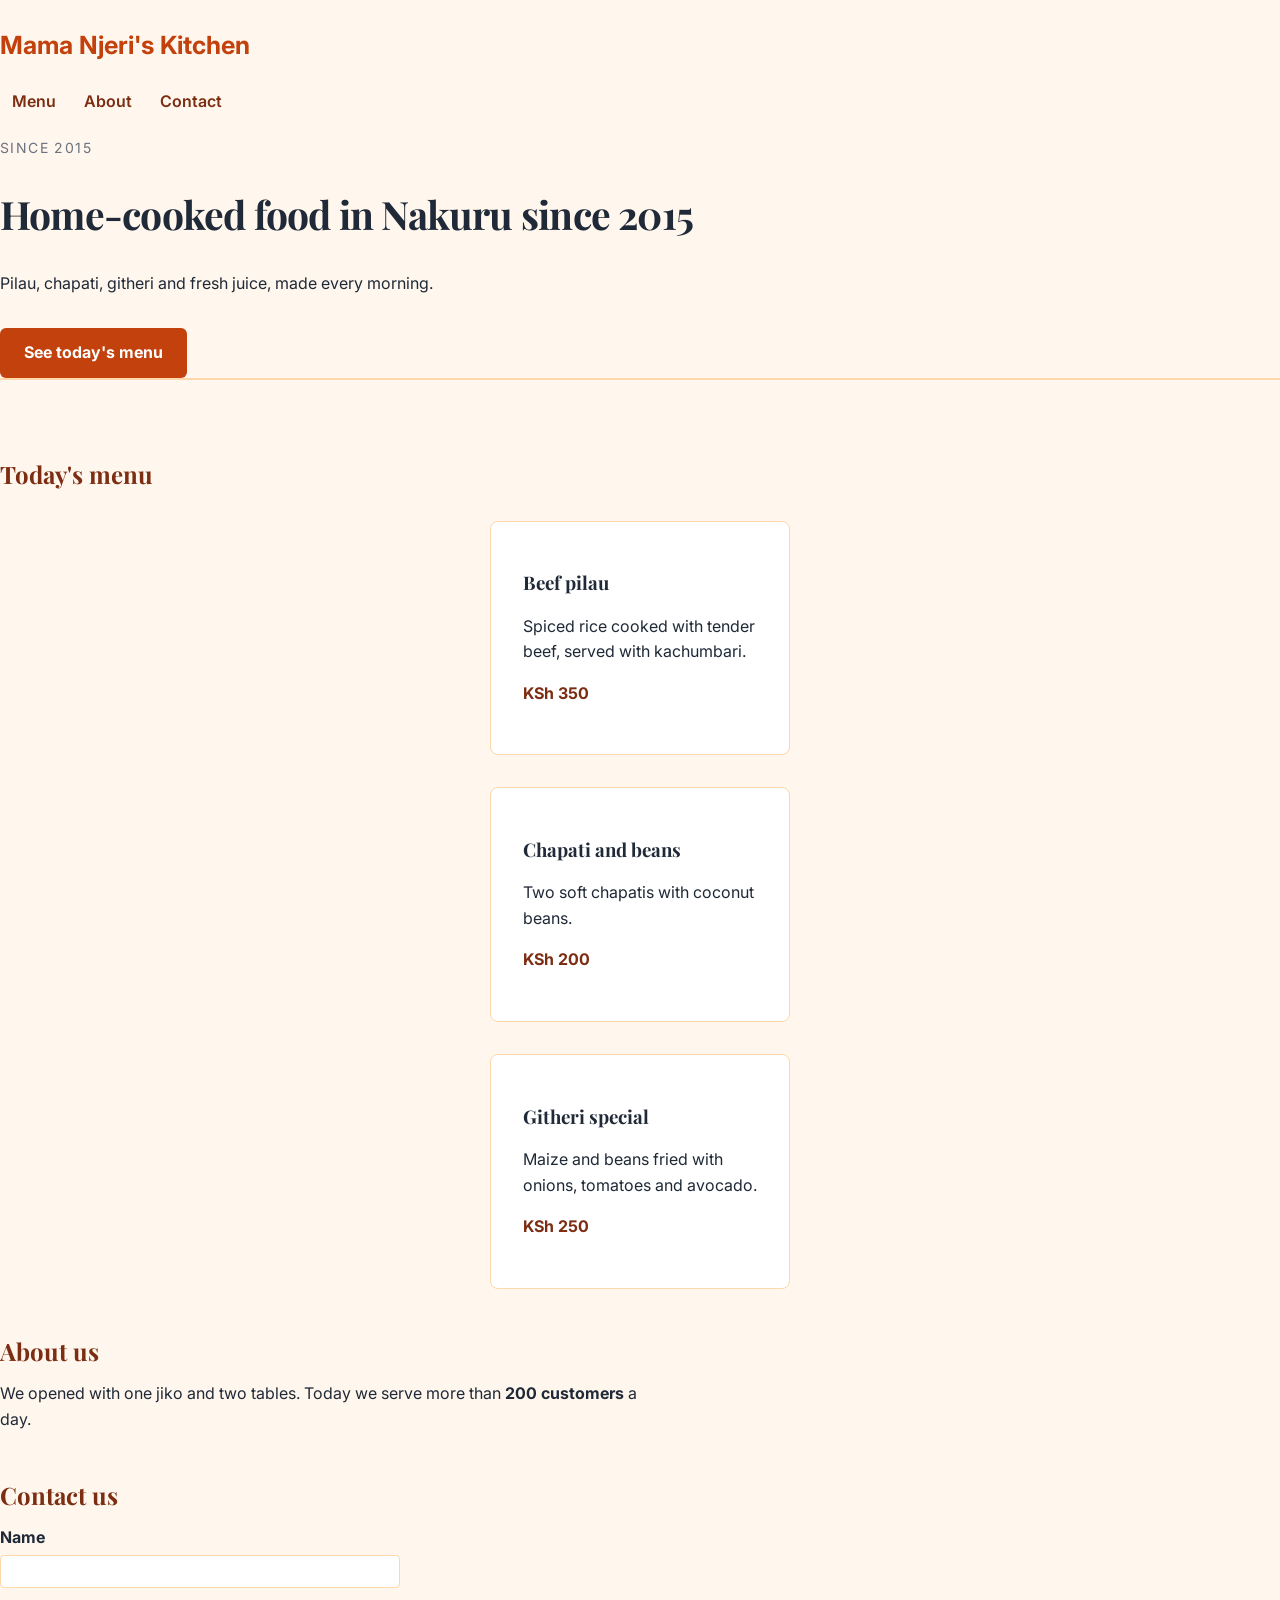
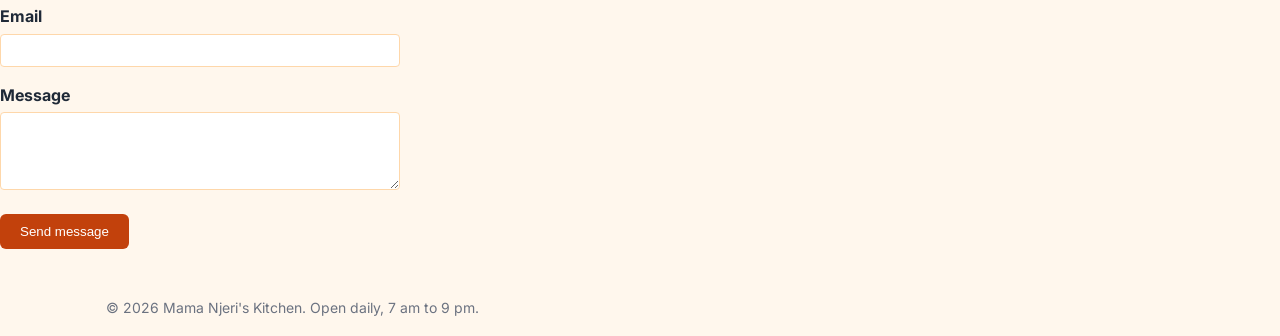
==== index.html @ 16b66148 "Add containers, card styles, section spacing, and button styles" ====
<!doctype html>
<html lang="en">
  <head>
    <meta charset="UTF-8" />
    <meta name="viewport" content="width=device-width, initial-scale=1.0" />
    <title>Mama Njeri's Kitchen</title>
    <link rel="preconnect" href="https://fonts.googleapis.com" />
    <link rel="preconnect" href="https://fonts.gstatic.com" crossorigin />
    <link
      href="https://fonts.googleapis.com/css2?family=Inter:wght@400;700&family=Playfair+Display:wght@700&display=swap"
      rel="stylesheet"
    />
    <link rel="stylesheet" href="styles.css" />
  </head>
  <body>
    <header class="site-header">
      <p class="logo">Mama Njeri's Kitchen</p>
      <nav class="main-nav">
        <a href="#menu">Menu</a>
        <a href="#about">About</a>
        <a href="#contact">Contact</a>
      </nav>
    </header>

    <main>
      <section class="hero">
        <p class="eyebrow">Since 2015</p>
        <h1>Home-cooked food in Nakuru since 2015</h1>
        <p>Pilau, chapati, githeri and fresh juice, made every morning.</p>
        <a class="cta-button" href="#menu">See today's menu</a>
      </section>

      <section id="menu">
        <h2>Today's menu</h2>
        <article class="featured-card">
          <h3>Beef pilau</h3>
          <p>Spiced rice cooked with tender beef, served with kachumbari.</p>
          <p class="price">KSh 350</p>
        </article>
        <article class="featured-card">
          <h3>Chapati and beans</h3>
          <p>Two soft chapatis with coconut beans.</p>
          <p class="price">KSh 200</p>
        </article>
        <article class="featured-card">
          <h3>Githeri special</h3>
          <p>Maize and beans fried with onions, tomatoes and avocado.</p>
          <p class="price">KSh 250</p>
        </article>
      </section>

      <section id="about">
        <h2>About us</h2>
        <p>
          We opened with one jiko and two tables. Today we serve more than
          <strong>200 customers</strong> a day.
        </p>
      </section>

      <section id="contact">
        <h2>Contact us</h2>
        <form class="contact-form">
          <label for="name">Name</label>
          <input type="text" id="name" name="name" required />
          <label for="email">Email</label>
          <input type="email" id="email" name="email" required />
          <label for="message">Message</label>
          <textarea id="message" name="message" rows="4"></textarea>
          <button type="submit">Send message</button>
        </form>
      </section>
    </main>

    <footer class="site-footer">
      <p>&copy; 2026 Mama Njeri's Kitchen. Open daily, 7 am to 9 pm.</p>
    </footer>
  </body>
</html>
---- styles.css ----
/* --- Professional Reset & Box-Sizing --- */
*,
*::before,
*::after {
  box-sizing: border-box;
}

body {
  margin: 0;
}

img {
  max-width: 100%; /* Images never overflow their container */
  display: block; /* Removes default inline bottom spacing on images */
}
:root {
  --color-primary: #c2410c;
  --color-primary-dark: #7c2d12;
  --color-primary-light: #ffedd5;
  --color-text: #1f2937;
  --color-muted: #6b7280;
  --color-bg: #fff7ed;
  --color-surface: #ffffff;
  --color-border: #fed7aa;

  --text-sm: 0.875rem;
  --text-base: 1rem;
  --text-lg: 1.25rem;
  --text-xl: 1.563rem;
  --text-2xl: 1.953rem;
  --text-3xl: 2.441rem;

  --space-1: 0.25rem;
  --space-2: 0.5rem;
  --space-3: 1rem;
  --space-4: 1.5rem;
  --space-5: 2rem;
  --space-6: 3rem;
}
body {
  background-color: var(--color-bg);
  font-family: "Inter", Arial, sans-serif;
  font-size: var(--text-base);
  line-height: 1.6;
  color: var(--color-text);
}
.main-nav a {
  display: inline-block;
  padding: 0.5rem 0.75rem;
  color: var(--color-primary);
  text-decoration: none;
}

.cta-button {
  display: inline-block;
  padding: 0.75em 1.5em;
  background-color: var(--color-primary);
  color: #ffffff;
  text-decoration: none;
  border-radius: 6px;
  font-weight: bold;
  margin-top: 1rem;
}

.cta-button:hover {
  background-color: var(--color-primary-dark);
}
.logo {
  color: var(--color-primary);
  font-size: var(--text-xl);
  font-weight: bold;
}
h2 {
  color: var(--color-primary-dark);
  margin-top: var(--space-6);
  margin-bottom: var(--space-2);
}
#menu {
  border-top: 2px solid var(--color-border);
  padding-top: var(--space-5);
}
.main-nav a {
  color: var(--color-primary-dark);
  text-decoration: none;
  font-weight: 600;
}
.card {
  background-color: var(--color-surface);
  border: 1px solid var(--color-border);
  border-radius: 8px;
  padding: var(--space-3);
  margin-bottom: var(--space-3);
}

.card.featured {
  border: 2px solid var(--color-primary);
  background-color: var(--color-primary-light);
}
/* Hero call-to-action button */
.button {
  display: inline-block;
  background-color: var(--color-primary);
  color: #ffffff;
  padding: var(--space-2) var(--space-4);
  border-radius: 6px;
  text-decoration: none;
  font-weight: bold;
}

/* Stack contact form labels and inputs cleanly */
.contact-form label {
  display: block;
  margin-top: var(--space-3);
  font-weight: bold;
}

.contact-form input,
.contact-form textarea {
  display: block;
  width: 100%;
  max-width: 400px;
  padding: var(--space-2);
  margin-top: var(--space-1);
  border: 1px solid var(--color-border);
  border-radius: 4px;
}

.contact-form button {
  margin-top: var(--space-4);
  background-color: #c2410c;
  color: #ffffff;
  border: none;
  padding: 10px 20px;
  border-radius: 6px;
  cursor: pointer;
}
h1,
h2,
h3 {
  font-family: "Playfair Display", Georgia, serif;
  line-height: 1.2;
}

h1 {
  letter-spacing: -0.02em;
  font-size: var(--text-3xl);
}

.eyebrow {
  text-transform: uppercase;
  letter-spacing: 0.1em;
  font-size: var(--text-sm);
  color: var(--color-muted);
}

.site-footer {
  text-align: center;
  color: var(--color-muted);
  font-size: var(--text-sm);
  margin-top: var(--space-6);
}

p {
  margin-bottom: var(--space-3);
}

p,
li {
  max-width: 65ch;
}

.price {
  white-space: nowrap;
  color: var(--color-primary-dark);
  font-weight: bold;
}
.featured-card {
  width: 300px;
  padding: 2rem;
  margin: 2rem auto; /* 2rem top/bottom, auto left/right centers the card */
  background-color: var(--color-surface);
  border: 1px solid var(--color-border);
  border-radius: 8px;
}
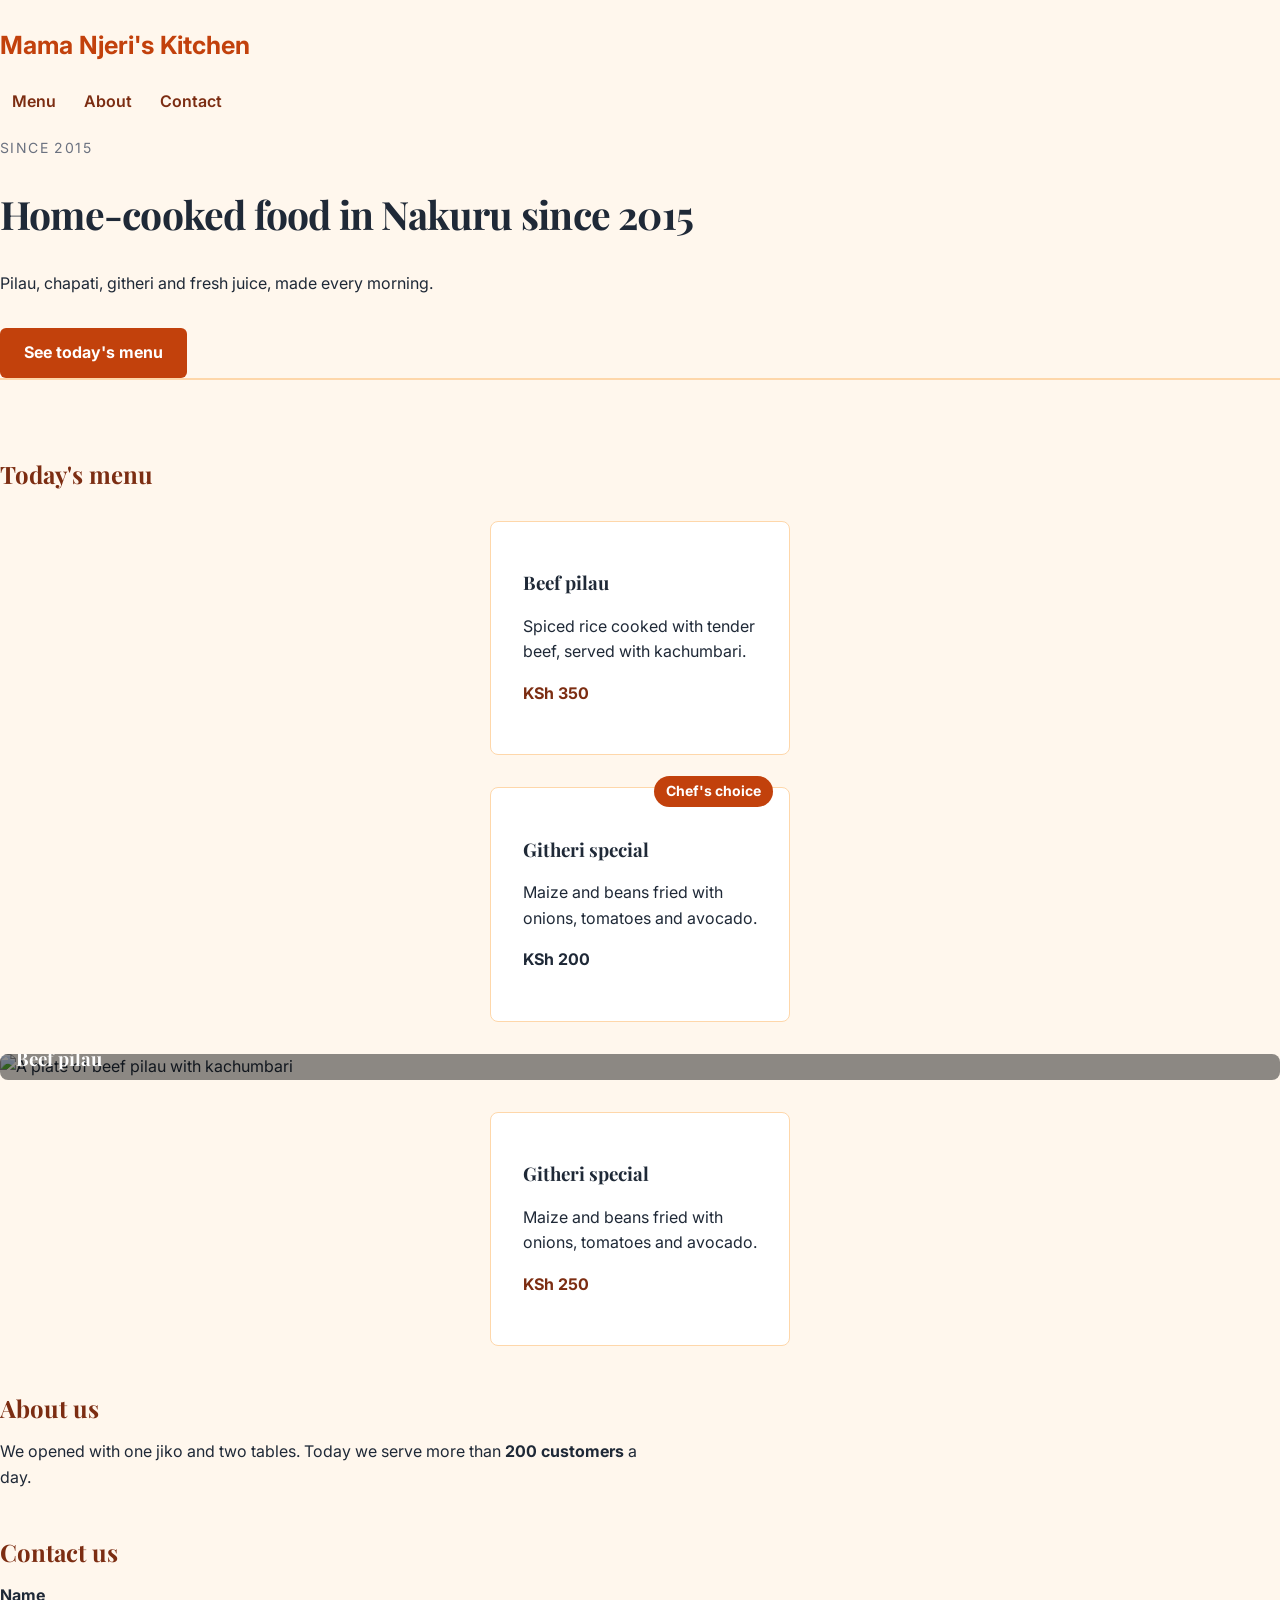
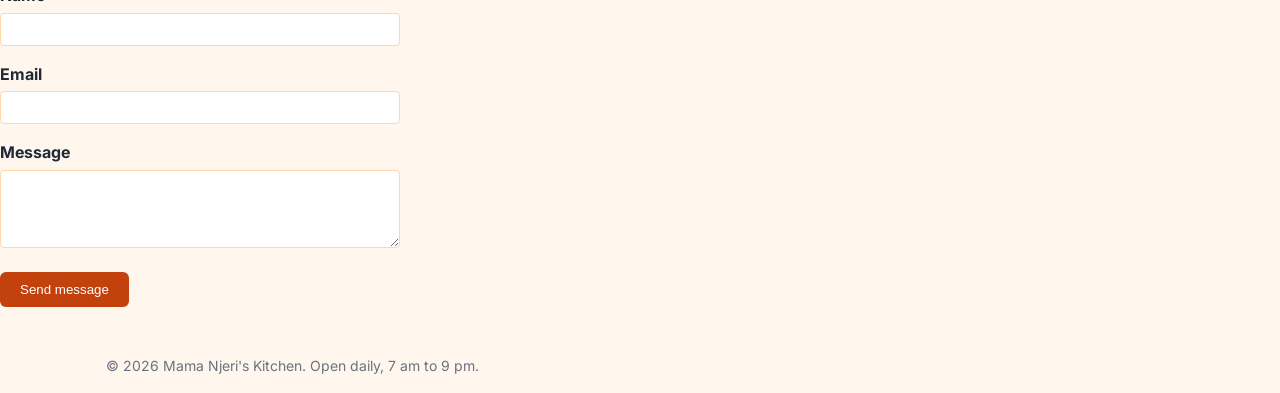
==== commit ed638078: "Add card badge and photo overlay" ====
--- a/index.html
+++ b/index.html
@@ -38,10 +38,18 @@
           <p class="price">KSh 350</p>
         </article>
         <article class="featured-card">
-          <h3>Chapati and beans</h3>
-          <p>Two soft chapatis with coconut beans.</p>
-          <p class="price">KSh 200</p>
+          <span class="badge">Chef's choice</span>
+    <h3>Githeri special</h3>
+    <p>Maize and beans fried with onions, tomatoes and avocado.</p>
+    <p><strong>KSh 200</strong></p>
         </article>
+        <div class="photo-card">
+    <img src="images/pilau.jpg" alt="A plate of beef pilau with kachumbari">
+    <div class="photo-card__overlay">
+      <h3>Beef pilau</h3>
+    </div>
+  </div>
+
         <article class="featured-card">
           <h3>Githeri special</h3>
           <p>Maize and beans fried with onions, tomatoes and avocado.</p>
@@ -65,10 +73,10 @@
           <label for="email">Email</label>
           <input type="email" id="email" name="email" required />
           <label for="message">Message</label>
-          <textarea id="message" name="message" rows="4"></textarea>
-          <button type="submit">Send message</button>
-        </form>
-      </section>
+        <textarea id="message" name="message" rows="4"></textarea>
+<button type="submit">Send message</button>
+<p class="is-hidden">Thank you, we will reply within a day.</p>
+</form>
     </main>
 
     <footer class="site-footer">
--- a/styles.css
+++ b/styles.css
@@ -182,3 +182,66 @@
   border: 1px solid var(--color-border);
   border-radius: 8px;
 }
+.is-hidden {
+  display: none;
+}
+
+.visually-hidden {
+  position: absolute;
+  width: 1px;
+  height: 1px;
+  padding: 0;
+  margin: -1px;
+  overflow: hidden;
+  clip: rect(0, 0, 0, 0);
+  white-space: nowrap;
+  border: 0;
+}
+/* Temporary practice rule */
+.menu-card:nth-of-type(2) {
+  position: relative;
+  top: 20px;
+  left: 20px;
+}
+.featured-card {
+  position: relative;
+}
+
+.badge {
+  position: absolute;
+  top: -0.75rem;
+  right: 1rem;
+  padding: 0.25rem 0.75rem;
+  background-color: var(--color-primary);
+  color: #ffffff;
+  font-size: var(--text-sm);
+  font-weight: 700;
+  border-radius: 999px;
+}
+.photo-card {
+  position: relative;
+  border-radius: 8px;
+  overflow: hidden;
+}
+
+.photo-card img {
+  width: 100%;
+  height: auto;
+  display: block;
+}
+
+.photo-card__overlay {
+  position: absolute;
+  inset: 0;
+  background-color: rgb(0 0 0 / 0.45);
+  color: #ffffff;
+  padding: 1rem;
+}
+
+.photo-card__overlay h3 {
+  color: #ffffff;
+  position: absolute;
+  bottom: 1rem;
+  left: 1rem;
+  margin: 0;
+}
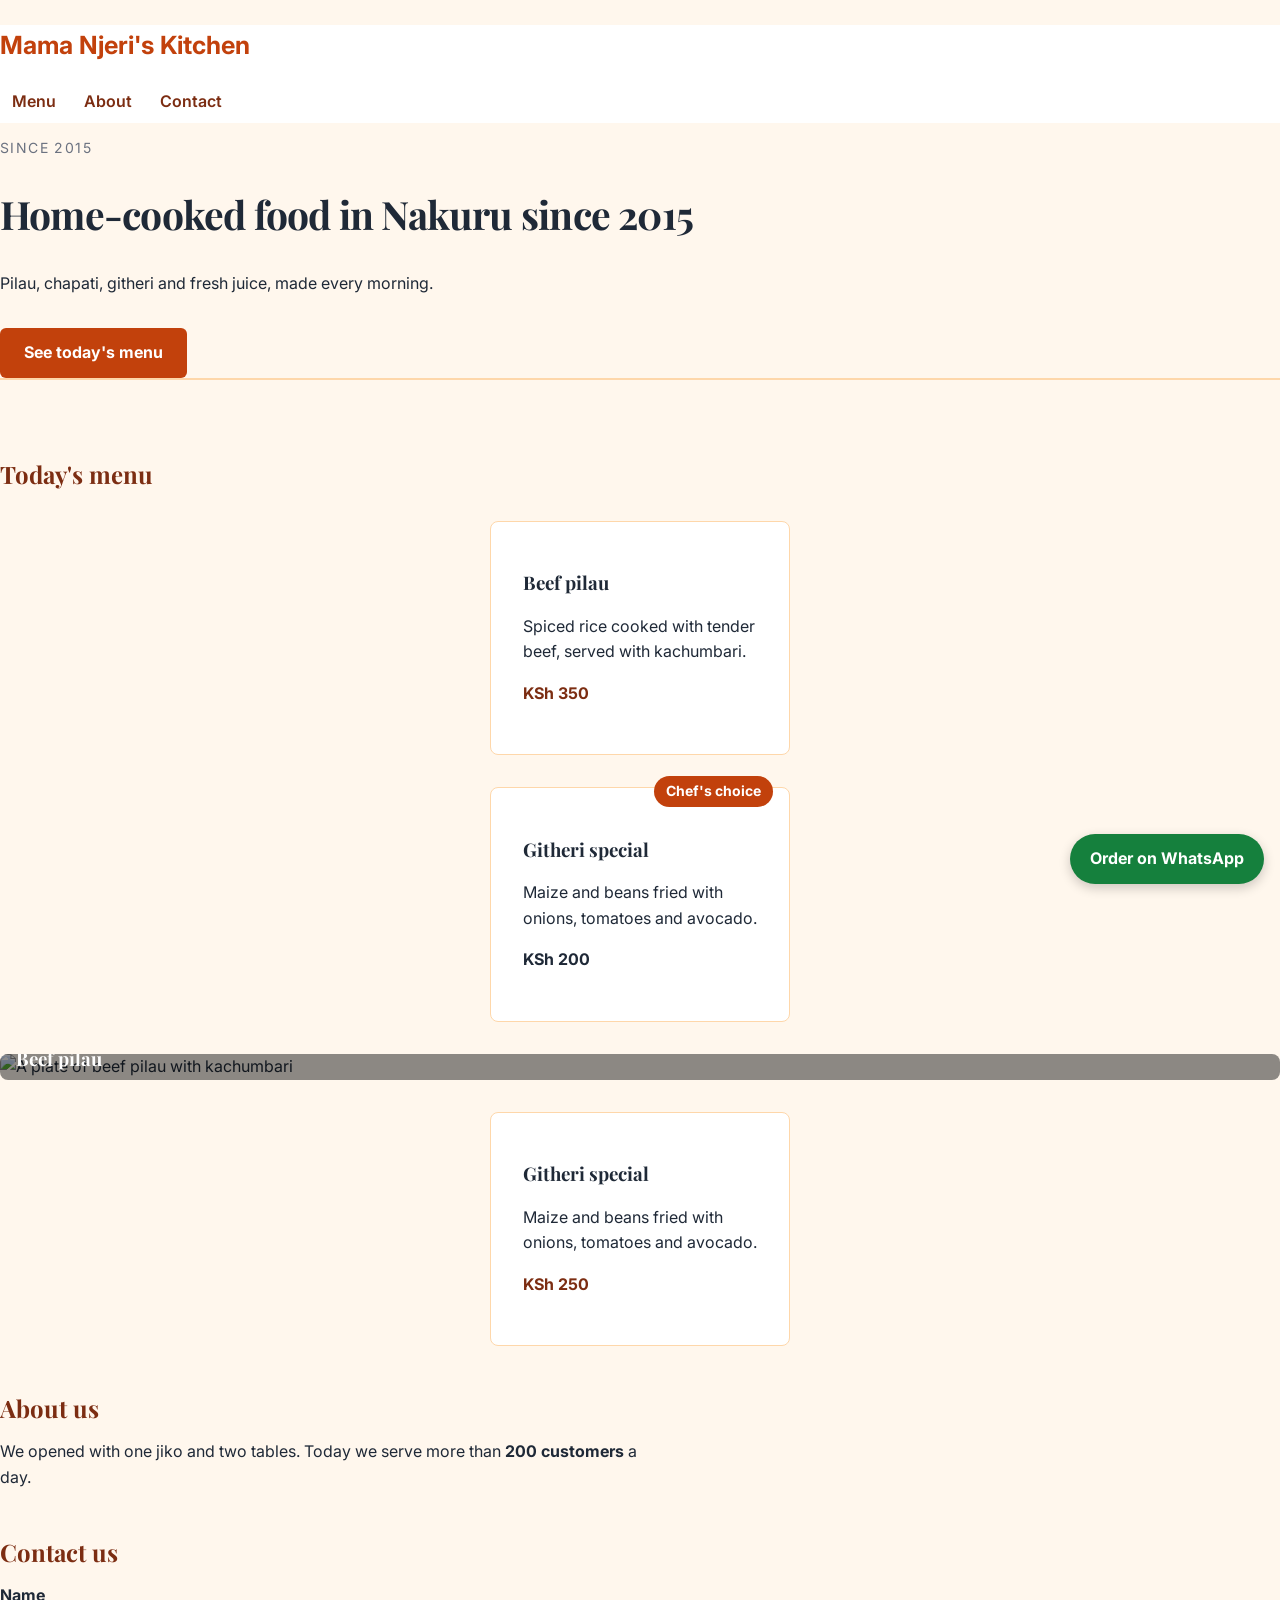
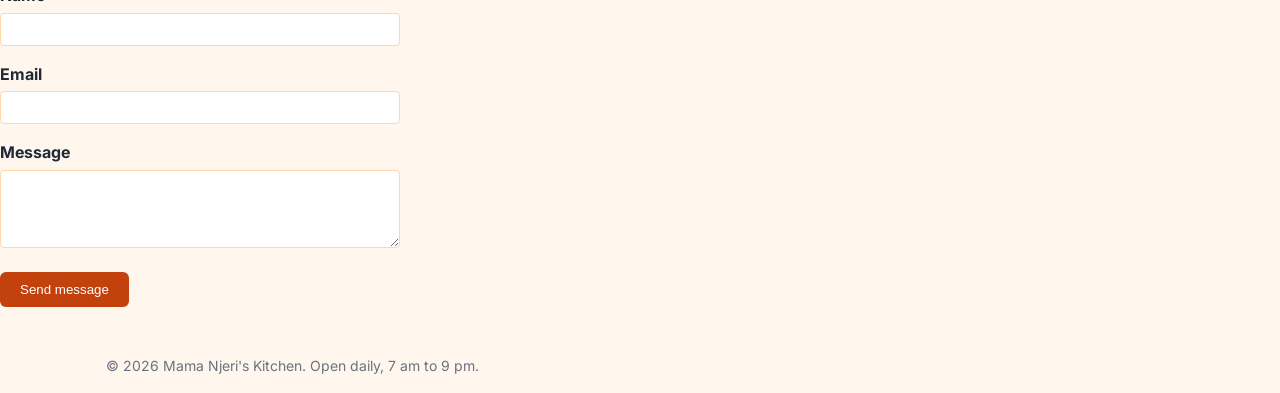
==== commit 56321b87: "Add sticky header and fixed order button" ====
--- a/index.html
+++ b/index.html
@@ -79,8 +79,10 @@
 </form>
     </main>
 
-    <footer class="site-footer">
+<footer class="site-footer">
       <p>&copy; 2026 Mama Njeri's Kitchen. Open daily, 7 am to 9 pm.</p>
     </footer>
+
+    <a class="whatsapp-button" href="https://wa.me/254712345678">Order on WhatsApp</a>
   </body>
-</html>
+</html>
--- a/styles.css
+++ b/styles.css
@@ -245,3 +245,26 @@
   left: 1rem;
   margin: 0;
 }
+html {
+  scroll-padding-top: 5rem;
+  scroll-behavior: smooth;
+}
+.site-header {
+  position: sticky;
+  top: 0;
+  z-index: 10;
+  background-color: var(--color-surface, #ffffff);
+}
+
+.whatsapp-button {
+  position: fixed;
+  right: 1rem;
+  bottom: 1rem;
+  padding: 0.75rem 1.25rem;
+  background-color: #15803d;
+  color: #ffffff;
+  border-radius: 999px;
+  text-decoration: none;
+  font-weight: 700;
+  box-shadow: 0 4px 12px rgb(0 0 0 / 0.2);
+}
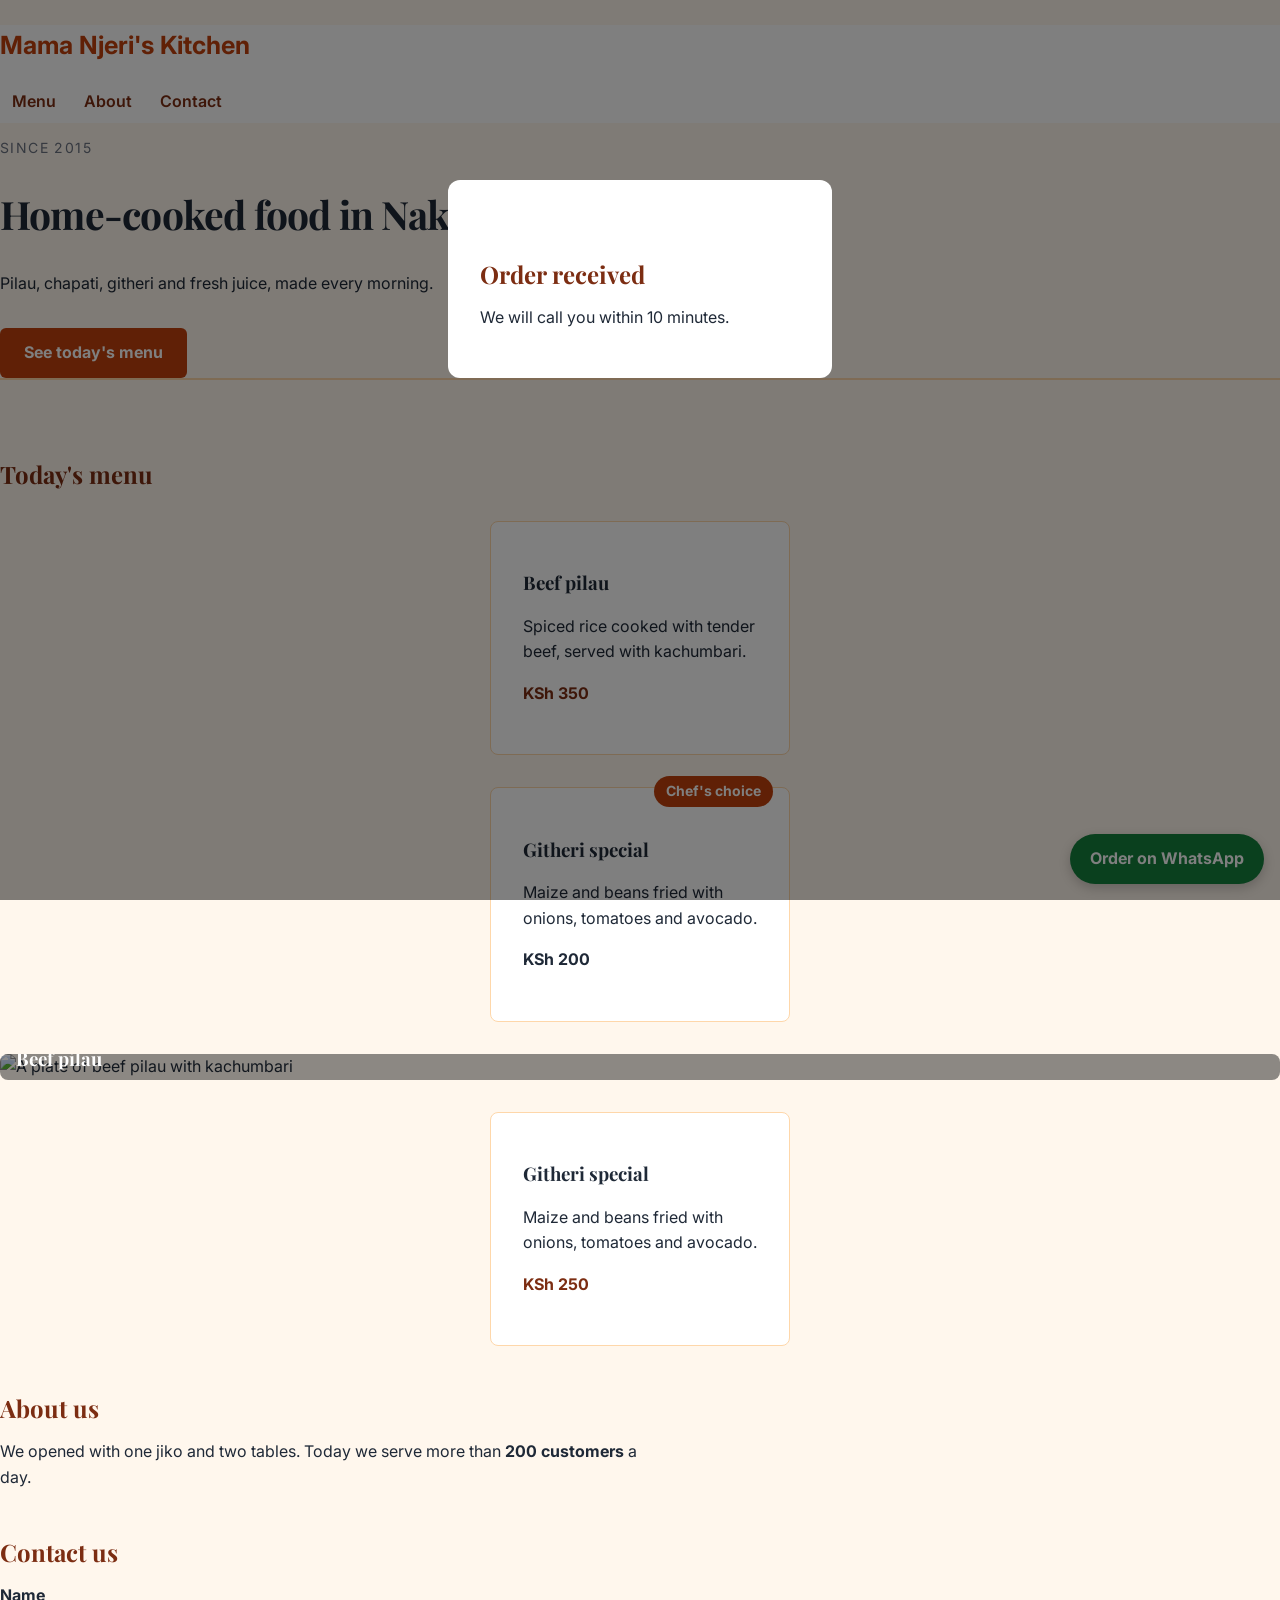
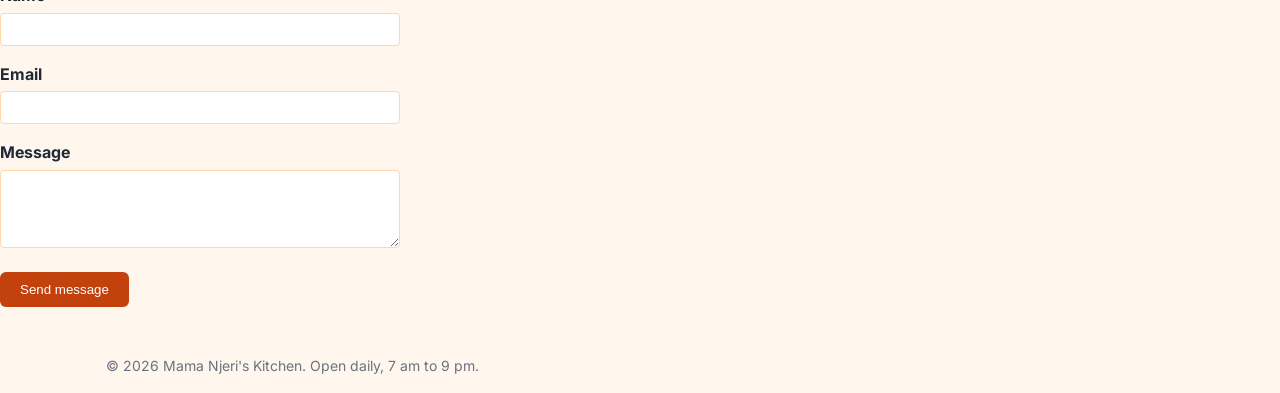
==== commit 82d01605: "Complete Chapter 4: z-index layering and modal dialog" ====
--- a/index.html
+++ b/index.html
@@ -83,6 +83,11 @@
       <p>&copy; 2026 Mama Njeri's Kitchen. Open daily, 7 am to 9 pm.</p>
     </footer>
 
-    <a class="whatsapp-button" href="https://wa.me/254712345678">Order on WhatsApp</a>
-  </body>
-</html>+   <a class="whatsapp-button" href="https://wa.me/254712345678">Order on WhatsApp</a>
+  <div class="backdrop">
+    <div class="dialog">
+      <h2>Order received</h2>
+      <p>We will call you within 10 minutes.</p>
+    </div>
+  </div>
+</body>
--- a/styles.css
+++ b/styles.css
@@ -1,3 +1,14 @@
+:root {
+  --z-badge: 1;
+  --z-header: 10;
+  --z-floating: 20; /* fixed buttons like WhatsApp */
+  --z-modal: 100;
+  --color-primary: #c2410c;
+  --color-primary-dark: #7c2d12;
+  --color-primary-light: #ffedd5;
+  --color-text: #1f2937;
+}
+/* Rest of your styles follow below... */
 /* --- Professional Reset & Box-Sizing --- */
 *,
 *::before,
@@ -252,13 +263,14 @@
 .site-header {
   position: sticky;
   top: 0;
-  z-index: 10;
+  z-index: var(--z-header);
   background-color: var(--color-surface, #ffffff);
 }
 
 .whatsapp-button {
   position: fixed;
   right: 1rem;
+  z-index: var(--z-floating);
   bottom: 1rem;
   padding: 0.75rem 1.25rem;
   background-color: #15803d;
@@ -268,3 +280,17 @@
   font-weight: 700;
   box-shadow: 0 4px 12px rgb(0 0 0 / 0.2);
 }
+.backdrop {
+  position: fixed;
+  inset: 0;
+  background-color: rgb(0 0 0 / 0.5);
+  z-index: var(--z-modal);
+}
+
+.dialog {
+  max-width: 24rem;
+  margin: 20vh auto 0;
+  padding: var(--space-5);
+  background-color: var(--color-surface);
+  border-radius: 12px;
+}
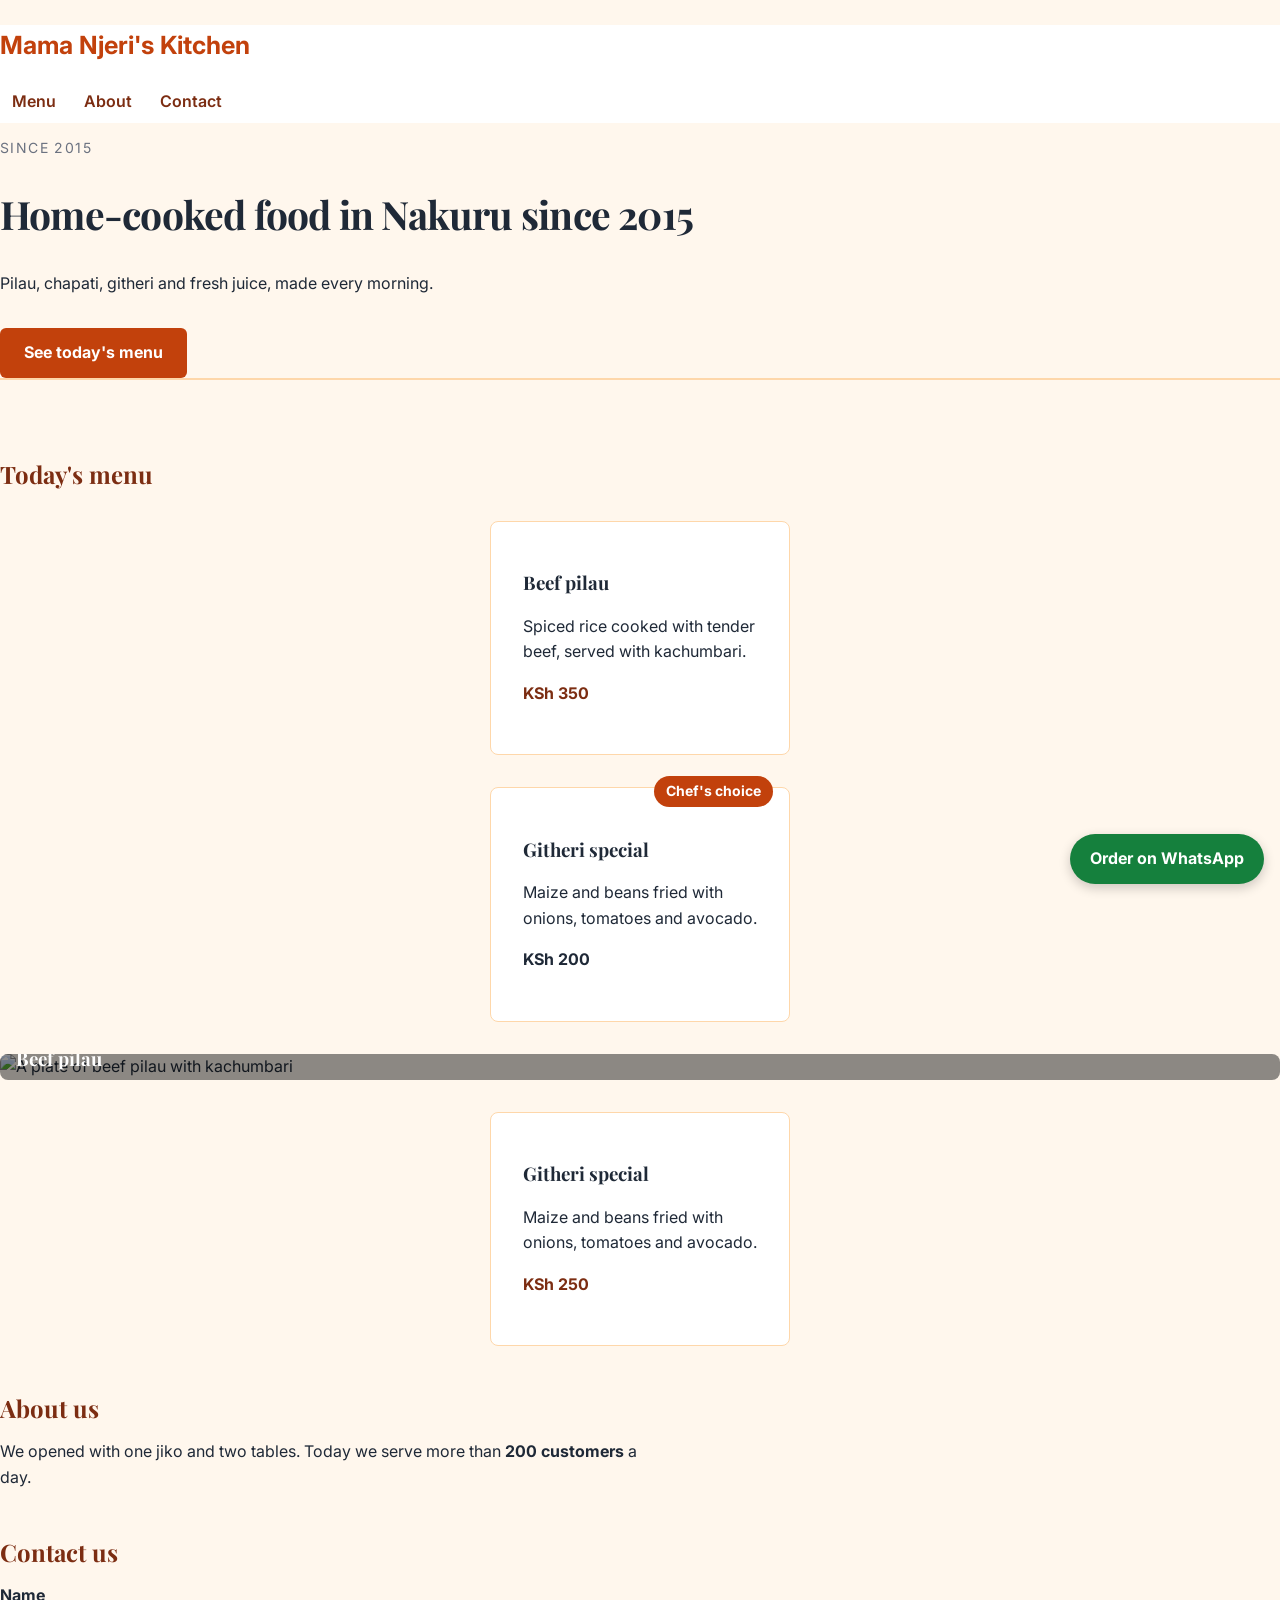
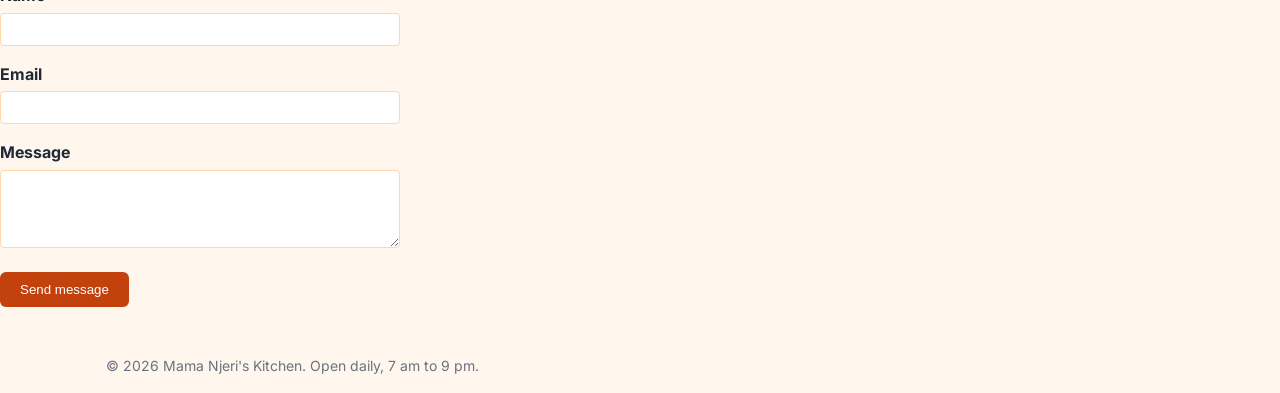
==== commit 93e3fc20: "Finish positioning: header, badges, overlay and dialog" ====
--- a/index.html
+++ b/index.html
@@ -84,10 +84,10 @@
     </footer>
 
    <a class="whatsapp-button" href="https://wa.me/254712345678">Order on WhatsApp</a>
-  <div class="backdrop">
-    <div class="dialog">
-      <h2>Order received</h2>
-      <p>We will call you within 10 minutes.</p>
-    </div>
+<div class="backdrop is-hidden">
+  <div class="dialog">
+    <h2>Order received</h2>
+    <p>We will call you within 10 minutes.</p>
   </div>
+</div>
 </body>
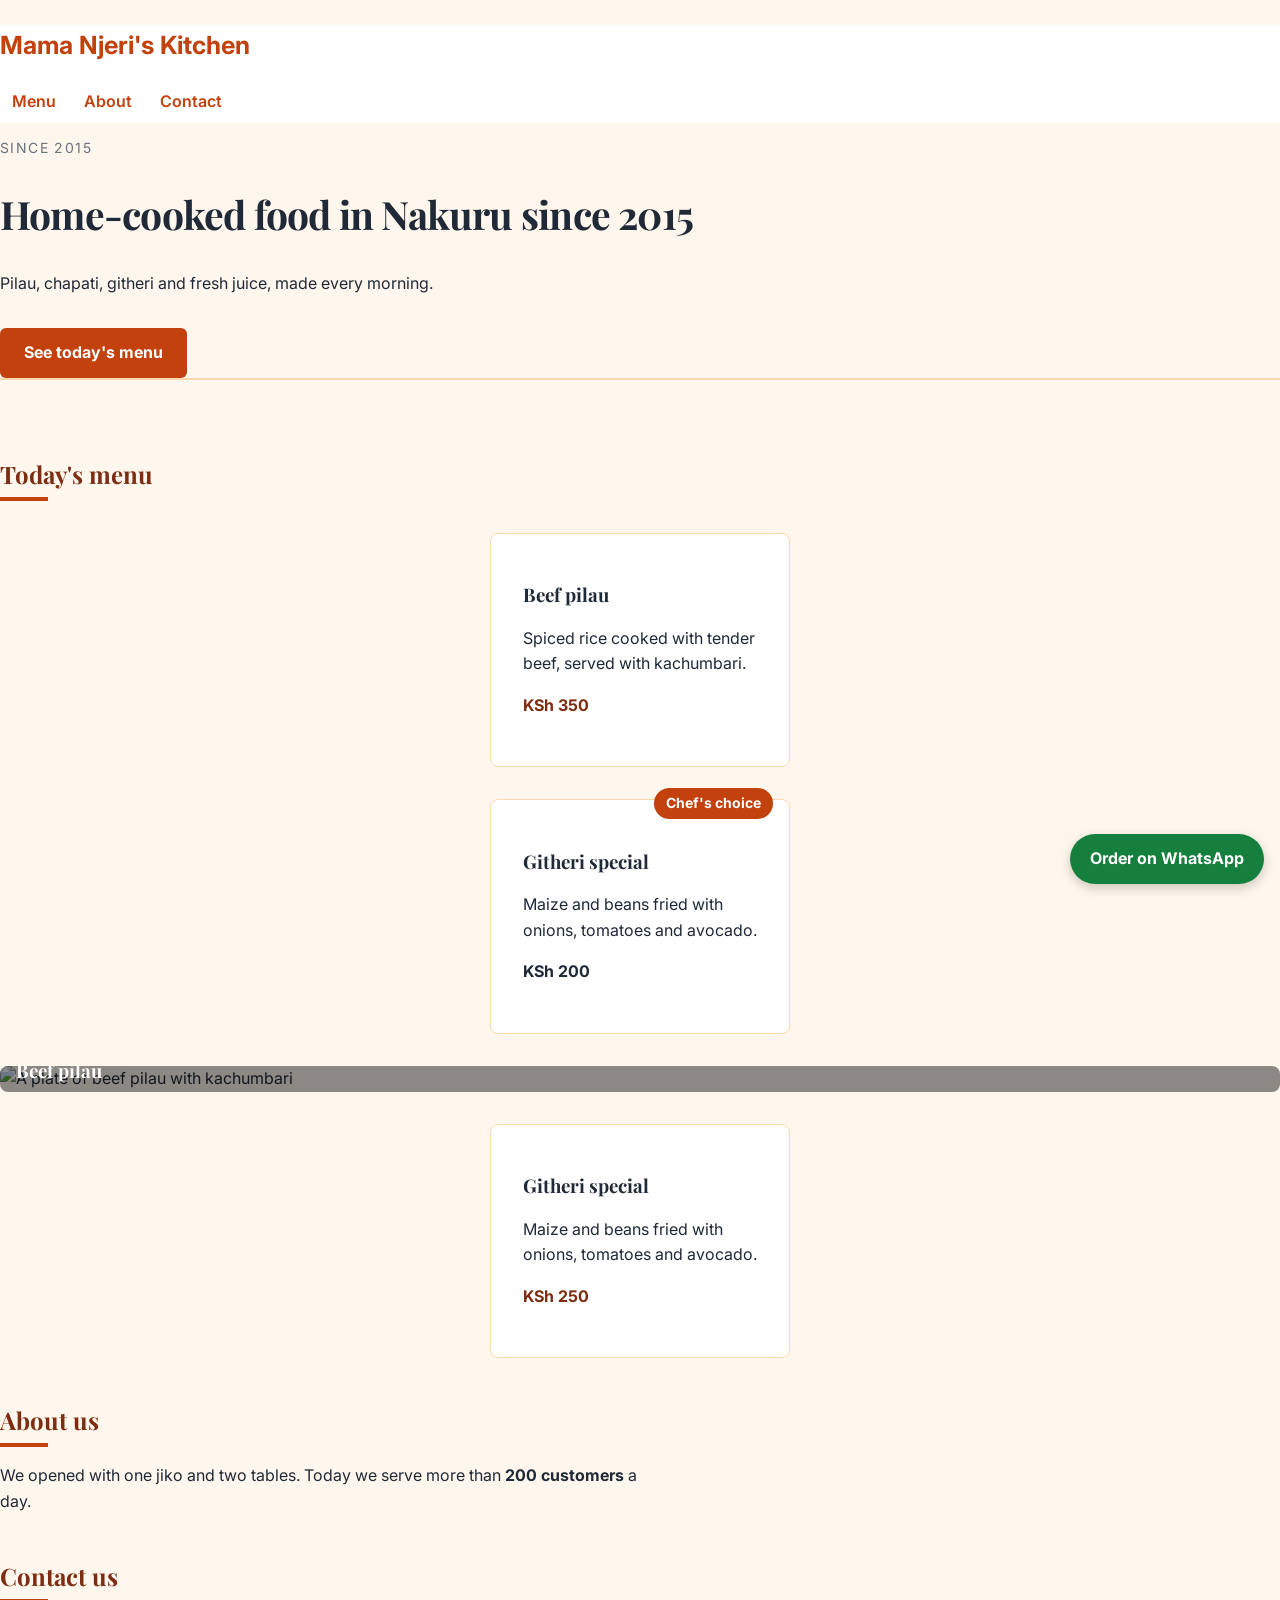
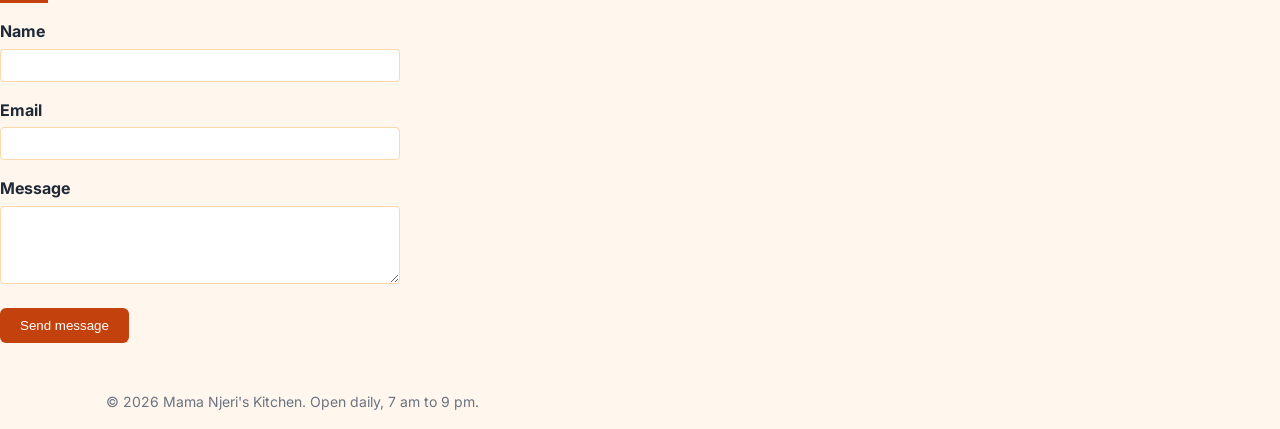
==== commit 1c208caf: "Finalize index.html after merge conflict resolution" ====
--- a/index.html
+++ b/index.html
@@ -90,4 +90,4 @@
     <p>We will call you within 10 minutes.</p>
   </div>
 </div>
-</body>+</body>
--- a/styles.css
+++ b/styles.css
@@ -294,3 +294,108 @@
   background-color: var(--color-surface);
   border-radius: 12px;
 }
+/* === Chapter 1: Link & User Action States === */
+nav a:link {
+  color: var(--color-primary, #1b4332);
+}
+
+nav a:visited {
+  color: hsl(280 50% 40%);
+}
+
+nav a:hover,
+.button:hover,
+.whatsapp-button:hover {
+  background-color: var(--color-primary-dark, #143326);
+  color: #ffffff;
+}
+
+nav a:active,
+.button:active,
+.whatsapp-button:active {
+  transform: translateY(1px);
+}
+
+a:focus-visible,
+.button:focus-visible,
+input:focus-visible,
+textarea:focus-visible {
+  outline: 3px solid var(--color-primary, #1b4332);
+  outline-offset: 2px;
+}
+
+/* === Chapter 1: Form States === */
+input:focus,
+textarea:focus {
+  border-color: var(--color-primary, #1b4332);
+  outline: 2px solid var(--color-primary-light, #d8f3dc);
+}
+
+input:disabled,
+textarea:disabled {
+  background-color: #f3f4f6;
+  cursor: not-allowed;
+}
+
+input:user-invalid,
+textarea:user-invalid {
+  border-color: #b91c1c;
+  outline: 2px solid #fecaca;
+}
+
+/* === Chapter 1: Structural & Pseudo-Elements === */
+h2::after {
+  content: "";
+  display: block;
+  width: 3rem;
+  height: 4px;
+  margin-top: 0.5rem;
+  background-color: var(--color-primary, #1b4332);
+}
+
+input::placeholder,
+textarea::placeholder {
+  color: var(--color-muted, #6b7280);
+}
+
+li:last-child {
+  border-bottom: none;
+}
+
+.card:not(.featured) {
+  opacity: 0.92;
+}
+/* === Chapter 2: Transitions === */
+nav a {
+  transition:
+    background-color 200ms ease,
+    color 200ms ease;
+}
+
+.button,
+.whatsapp-button {
+  transition:
+    background-color 200ms ease,
+    color 200ms ease,
+    transform 150ms ease;
+}
+
+.card {
+  transition:
+    transform 200ms ease-out,
+    box-shadow 200ms ease-out;
+}
+input,
+textarea {
+  transition: border-color 200ms ease;
+}
+/* === Accessibility: Respect Reduced Motion === */
+@media (prefers-reduced-motion: reduce) {
+  *,
+  *::before,
+  *::after {
+    transition-duration: 0.01ms !important;
+    animation-duration: 0.01ms !important;
+    scroll-behavior: auto !important;
+  }
+}
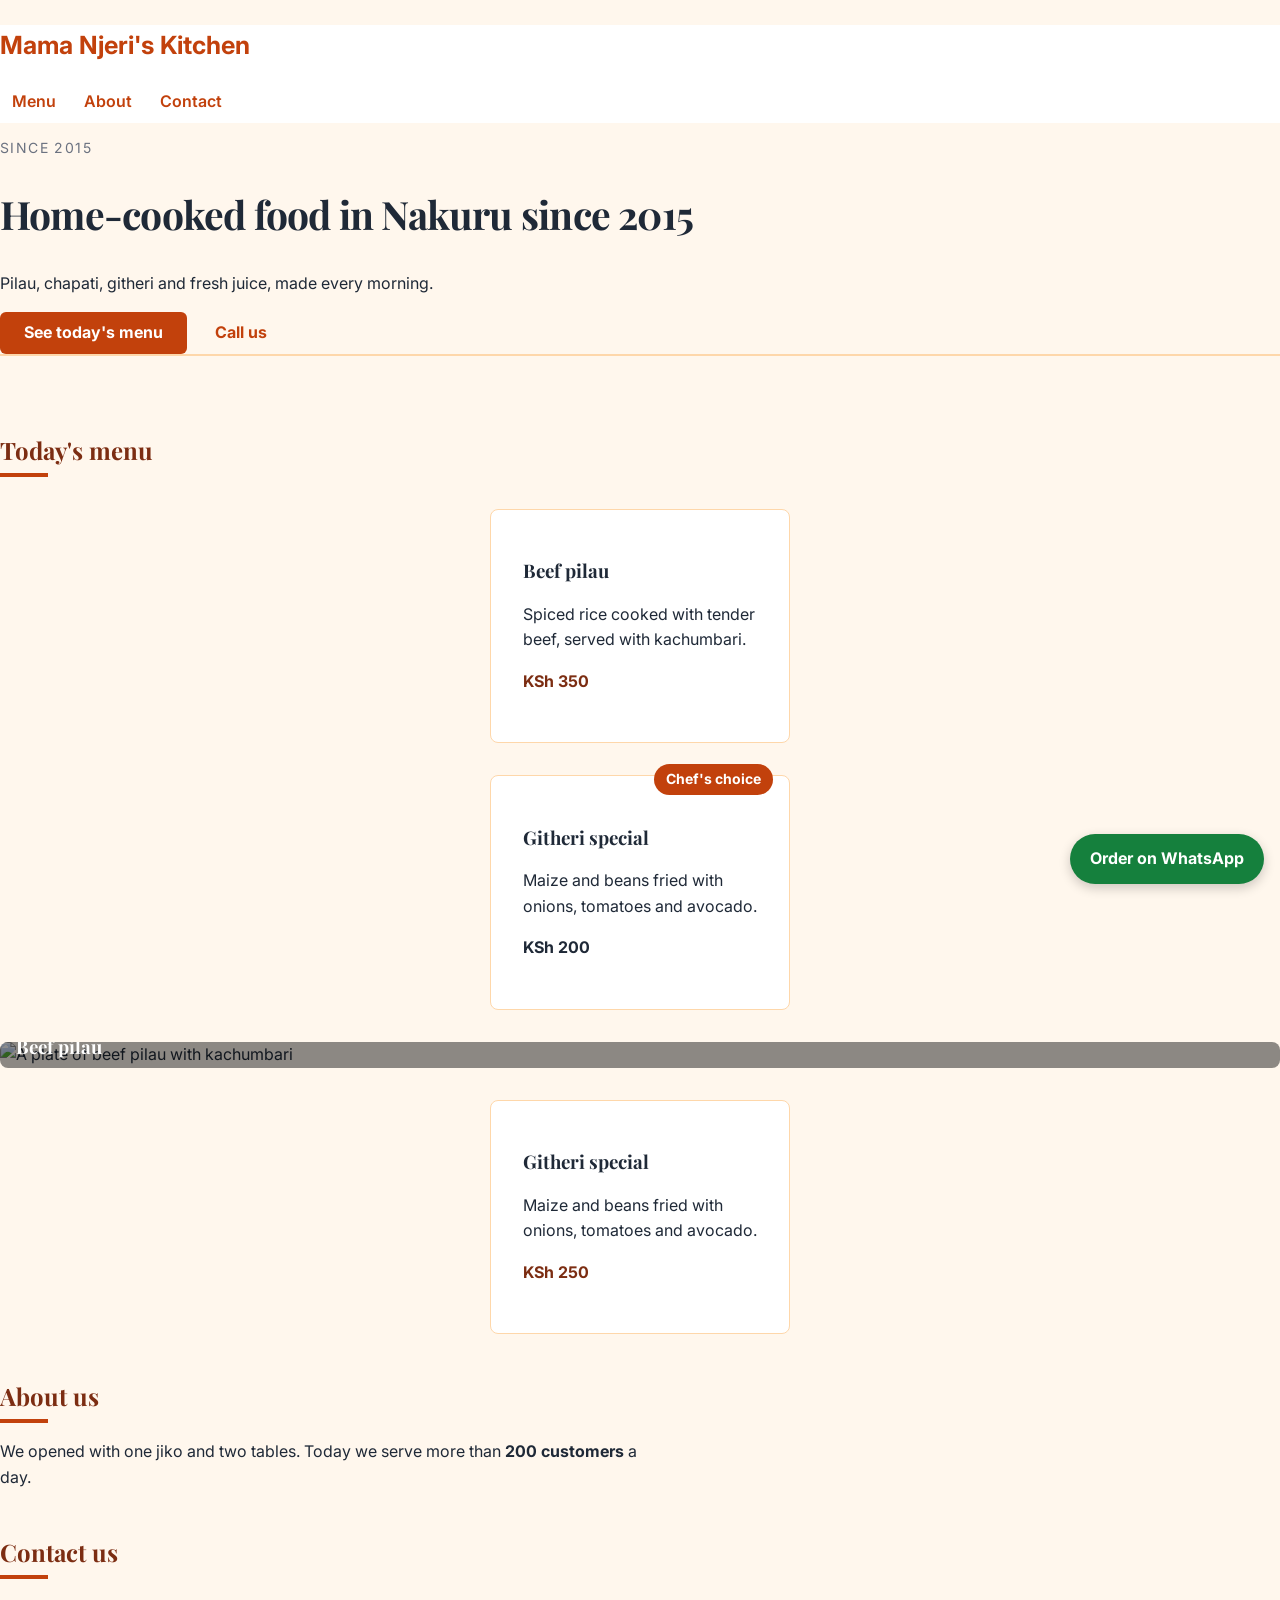
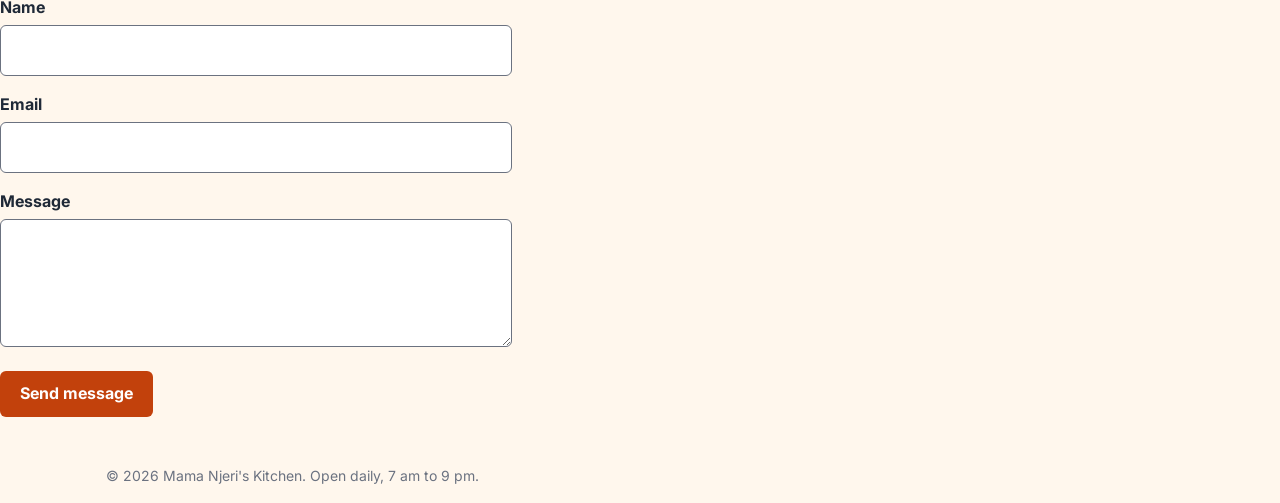
==== commit 7f384660: "Style buttons, links and accessible contact form" ====
--- a/index.html
+++ b/index.html
@@ -23,12 +23,13 @@
     </header>
 
     <main>
-      <section class="hero">
-        <p class="eyebrow">Since 2015</p>
-        <h1>Home-cooked food in Nakuru since 2015</h1>
-        <p>Pilau, chapati, githeri and fresh juice, made every morning.</p>
-        <a class="cta-button" href="#menu">See today's menu</a>
-      </section>
+<section class="hero">
+  <p class="eyebrow">Since 2015</p>
+  <h1>Home-cooked food in Nakuru since 2015</h1>
+  <p>Pilau, chapati, githeri and fresh juice, made every morning.</p>
+  <a class="button" href="#menu">See today's menu</a>
+  <a class="button button--secondary" href="tel:+254712345678">Call us</a>
+</section>
 
       <section id="menu">
         <h2>Today's menu</h2>
@@ -74,7 +75,8 @@
           <input type="email" id="email" name="email" required />
           <label for="message">Message</label>
         <textarea id="message" name="message" rows="4"></textarea>
-<button type="submit">Send message</button>
+
+<button class="button" type="submit">Send message</button>
 <p class="is-hidden">Thank you, we will reply within a day.</p>
 </form>
     </main>
--- a/styles.css
+++ b/styles.css
@@ -101,12 +101,21 @@
   border-radius: 8px;
   padding: var(--space-3);
   margin-bottom: var(--space-3);
+  transition:
+    transform 200ms ease-out,
+    box-shadow 200ms ease-out;
+}
+
+.card:hover {
+  transform: translateY(-4px);
+  box-shadow: 0 8px 20px rgb(0 0 0 / 0.12);
 }
 
 .card.featured {
   border: 2px solid var(--color-primary);
   background-color: var(--color-primary-light);
 }
+
 /* Hero call-to-action button */
 .button {
   display: inline-block;
@@ -116,13 +125,17 @@
   border-radius: 6px;
   text-decoration: none;
   font-weight: bold;
-}
-
-/* Stack contact form labels and inputs cleanly */
-.contact-form label {
-  display: block;
-  margin-top: var(--space-3);
-  font-weight: bold;
+  transition:
+    background-color 200ms ease,
+    transform 100ms ease;
+}
+
+.button:hover {
+  background-color: var(--color-primary-dark);
+}
+
+.button:active {
+  transform: scale(0.97);
 }
 
 .contact-form input,
@@ -399,3 +412,64 @@
     scroll-behavior: auto !important;
   }
 }
+button,
+input,
+select,
+textarea {
+  font: inherit;
+  color: inherit;
+}
+.button:focus-visible {
+  outline: 3px solid var(--color-primary);
+  outline-offset: 2px;
+}
+
+/* A less important action: outline style */
+.button--secondary {
+  background-color: transparent;
+  color: var(--color-primary);
+}
+
+.button--secondary:hover {
+  background-color: var(--color-primary-light);
+}
+
+.contact-form label {
+  display: block;
+  margin-top: var(--space-3);
+  margin-bottom: var(--space-1);
+  font-weight: 700;
+}
+
+.contact-form input,
+.contact-form textarea {
+  display: block;
+  width: 100%;
+  max-width: 32rem;
+  padding: 0.75rem;
+  border: 1px solid #6b7280;
+  border-radius: 6px;
+  background-color: var(--color-surface);
+  transition: border-color 200ms ease;
+}
+
+.contact-form input:focus,
+.contact-form textarea:focus {
+  border-color: var(--color-primary);
+  outline: 3px solid var(--color-primary-light);
+}
+
+.contact-form textarea {
+  resize: vertical;
+}
+
+.contact-form button {
+  margin-top: var(--space-4);
+}
+
+input[type="checkbox"],
+input[type="radio"] {
+  accent-color: var(--color-primary);
+  width: 1.1rem;
+  height: 1.1rem;
+}
